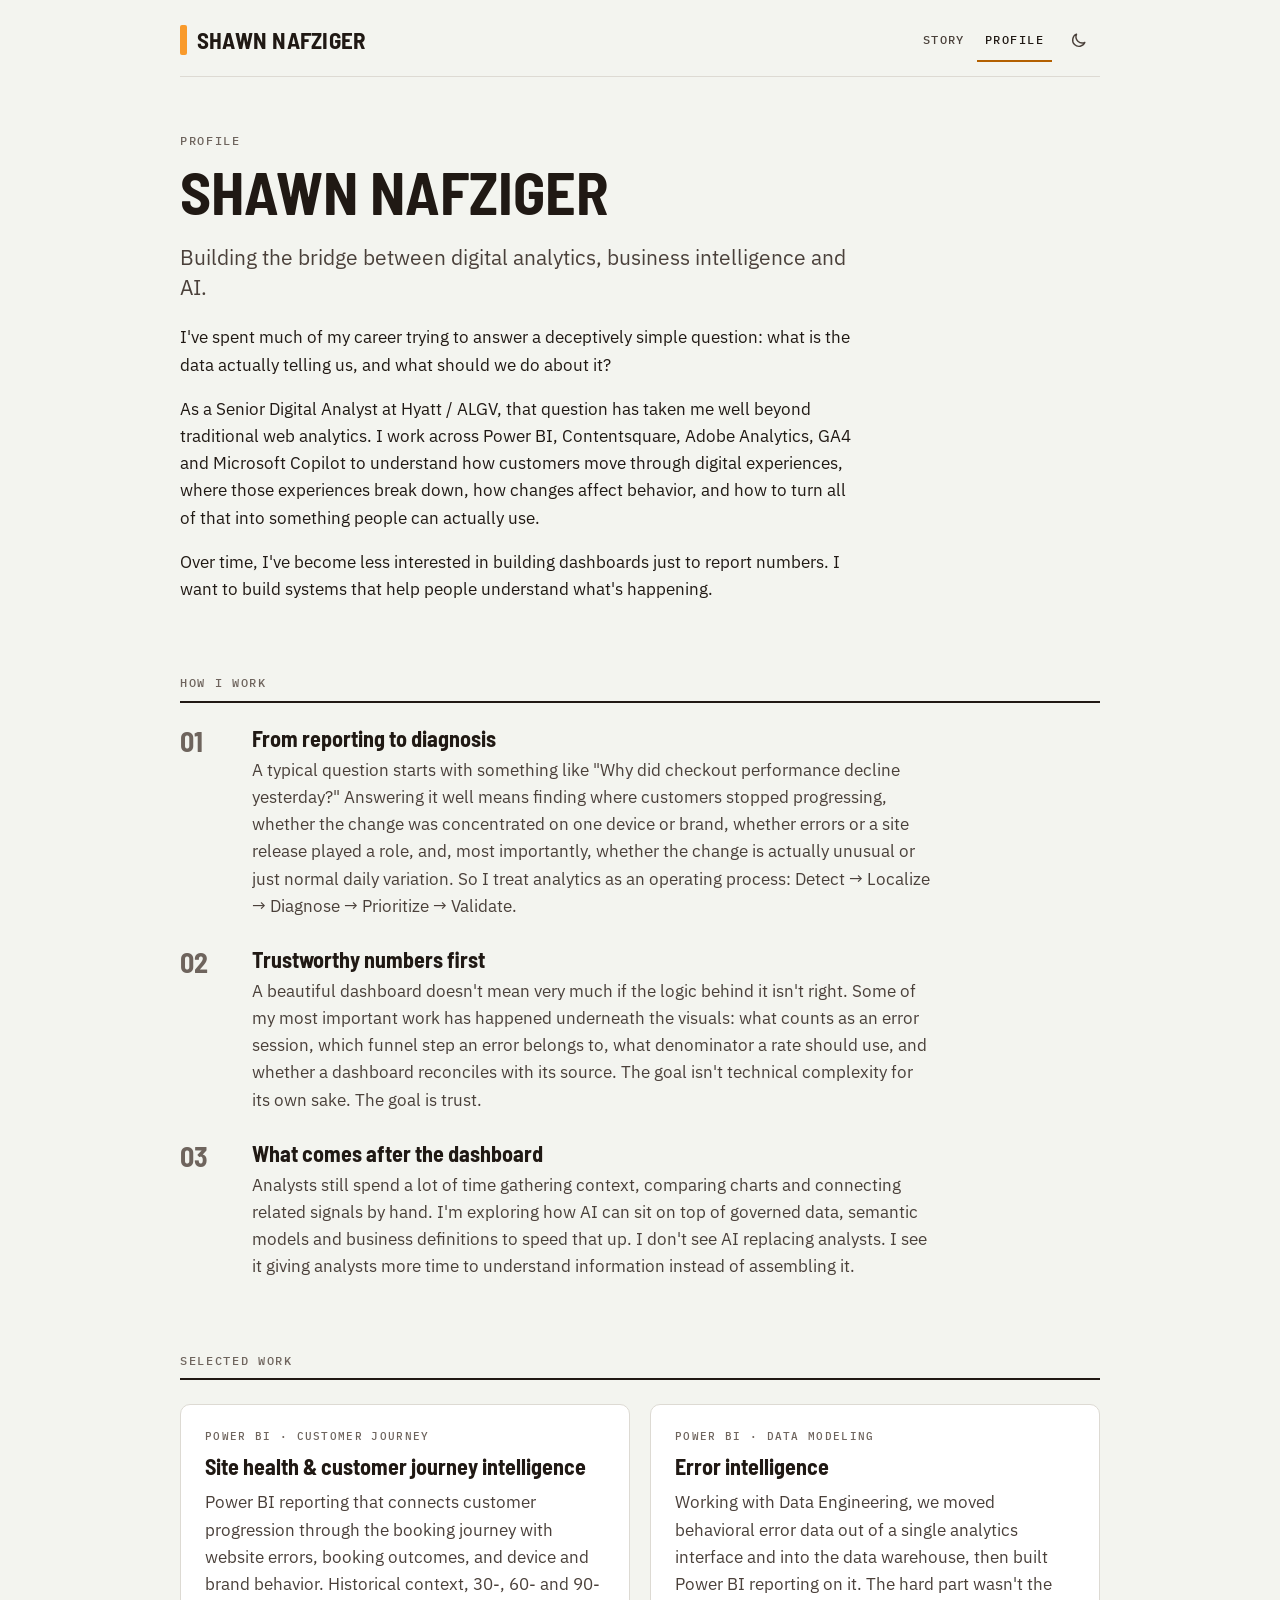
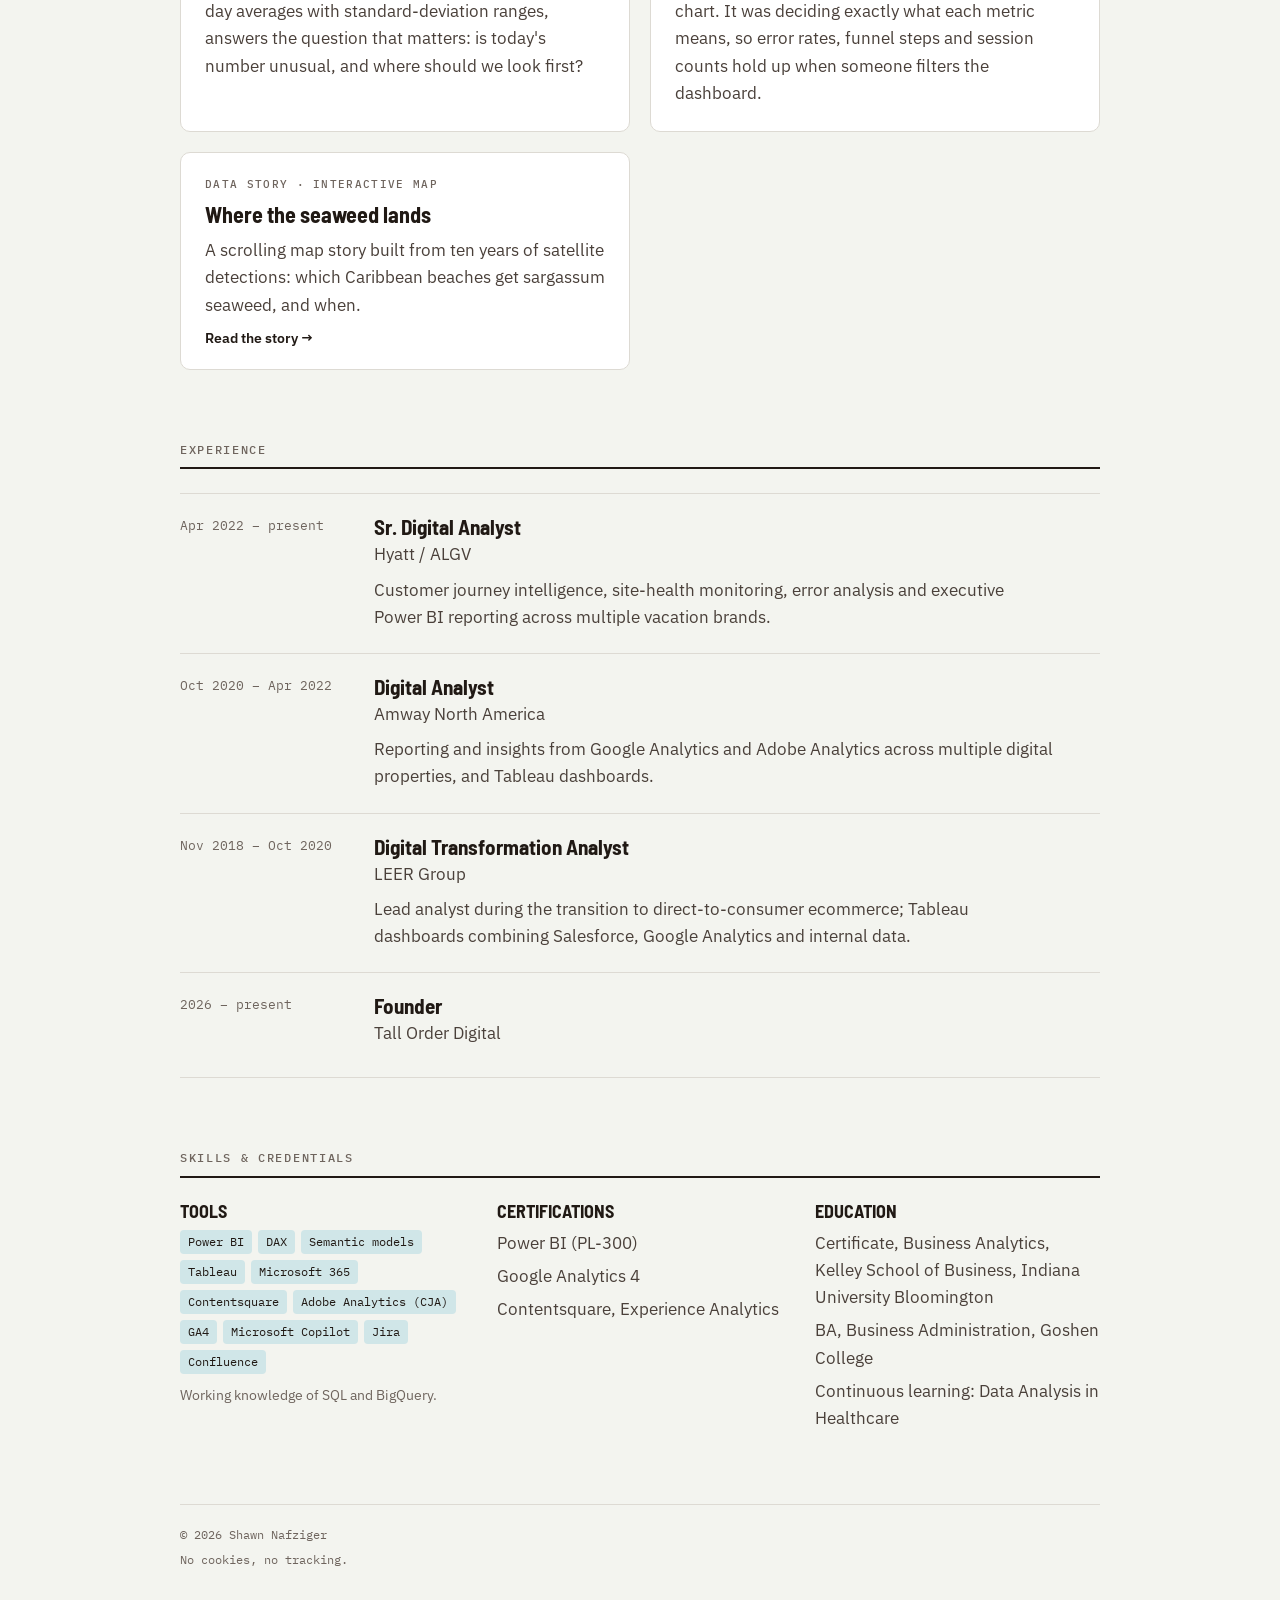
==== profile/index.html @ 383013d1 "Profile page; Profile in the menu; story copy updated (resort-area labels) Co-Authored-By: Claude Op" ====
<!doctype html>
<html lang="en">
<head>
<meta charset="utf-8">
<script>try{var t=localStorage.getItem("sn-theme");if(t==="light"||t==="dark")document.documentElement.dataset.theme=t}catch(e){}</script>
<meta name="viewport" content="width=device-width, initial-scale=1, viewport-fit=cover">
<link rel="preconnect" href="https://fonts.googleapis.com">
<link rel="preconnect" href="https://fonts.gstatic.com" crossorigin>
<link rel="stylesheet" href="https://fonts.googleapis.com/css2?family=Barlow+Semi+Condensed:wght@600;700&family=IBM+Plex+Sans:wght@400;600&family=IBM+Plex+Mono:wght@400;500&display=swap">
<title>Profile · Shawn Nafziger</title>
<meta name="description" content="Shawn Nafziger: digital analytics and business intelligence. Customer journey intelligence, site-health monitoring, trustworthy metrics and AI-assisted analytics.">
<link rel="canonical" href="https://shawnnafziger.com/profile/">
<meta property="og:type" content="website">
<meta property="og:title" content="Profile · Shawn Nafziger">
<meta property="og:description" content="Shawn Nafziger: digital analytics and business intelligence. Customer journey intelligence, site-health monitoring, trustworthy metrics and AI-assisted analytics.">
<meta property="og:url" content="https://shawnnafziger.com/profile/">
<link rel="icon" href="../favicon.svg" type="image/svg+xml">
<link rel="stylesheet" href="../assets/site.css">
<script src="../assets/theme.js" defer></script>
</head>
<body>
<header class="site-bar wrap">
  <a class="brand" href="../" aria-label="Shawn Nafziger, home"><span class="brand-name">Shawn Nafziger</span></a>
  <nav class="site-nav" aria-label="Site"><a href="../stories/seaweed-beaches-sargassum/">Story</a><a href="../profile/" aria-current="page">Profile</a><button type="button" class="theme-toggle" aria-label="Switch theme"><svg class="i-moon" viewBox="0 0 24 24" fill="none" stroke="currentColor" stroke-width="1.8" stroke-linecap="round" stroke-linejoin="round" aria-hidden="true"><path d="M20 14.5A8 8 0 0 1 9.5 4a8 8 0 1 0 10.5 10.5z"/></svg><svg class="i-sun" viewBox="0 0 24 24" fill="none" stroke="currentColor" stroke-width="1.8" stroke-linecap="round" aria-hidden="true"><circle cx="12" cy="12" r="4"/><path d="M12 2.5v2M12 19.5v2M2.5 12h2M19.5 12h2M5.3 5.3l1.4 1.4M17.3 17.3l1.4 1.4M5.3 18.7l1.4-1.4M17.3 6.7l1.4-1.4"/></svg></button></nav>
</header>
<main class="wrap">
<section>
  <p class="kicker">Profile</p>
  <h1>Shawn Nafziger</h1>
  <p class="lede">Building the bridge between digital analytics, business intelligence and AI.</p>
  <div class="prose" style="margin-top:22px">
    <p>I've spent much of my career trying to answer a deceptively simple question: what is the data actually telling us, and what should we do about it?</p>
    <p>As a Senior Digital Analyst at Hyatt / ALGV, that question has taken me well beyond traditional web analytics. I work across Power BI, Contentsquare, Adobe Analytics, GA4 and Microsoft Copilot to understand how customers move through digital experiences, where those experiences break down, how changes affect behavior, and how to turn all of that into something people can actually use.</p>
    <p>Over time, I've become less interested in building dashboards just to report numbers. I want to build systems that help people understand what's happening.</p>
  </div>
</section>

<section>
  <div class="section-head"><p class="kicker">How I work</p></div>
  <div class="steps">
    <div class="step"><span class="n">01</span><div><h3>From reporting to diagnosis</h3><p>A typical question starts with something like "Why did checkout performance decline yesterday?" Answering it well means finding where customers stopped progressing, whether the change was concentrated on one device or brand, whether errors or a site release played a role, and, most importantly, whether the change is actually unusual or just normal daily variation. So I treat analytics as an operating process: Detect → Localize → Diagnose → Prioritize → Validate.</p></div></div>
    <div class="step"><span class="n">02</span><div><h3>Trustworthy numbers first</h3><p>A beautiful dashboard doesn't mean very much if the logic behind it isn't right. Some of my most important work has happened underneath the visuals: what counts as an error session, which funnel step an error belongs to, what denominator a rate should use, and whether a dashboard reconciles with its source. The goal isn't technical complexity for its own sake. The goal is trust.</p></div></div>
    <div class="step"><span class="n">03</span><div><h3>What comes after the dashboard</h3><p>Analysts still spend a lot of time gathering context, comparing charts and connecting related signals by hand. I'm exploring how AI can sit on top of governed data, semantic models and business definitions to speed that up. I don't see AI replacing analysts. I see it giving analysts more time to understand information instead of assembling it.</p></div></div>
  </div>
</section>

<section>
  <div class="section-head"><p class="kicker">Selected work</p></div>
  <div class="cards">
    <div class="card"><span class="tag">Power BI · customer journey</span><h3>Site health &amp; customer journey intelligence</h3><p>Power BI reporting that connects customer progression through the booking journey with website errors, booking outcomes, and device and brand behavior. Historical context, 30-, 60- and 90-day averages with standard-deviation ranges, answers the question that matters: is today's number unusual, and where should we look first?</p></div>
    <div class="card"><span class="tag">Power BI · data modeling</span><h3>Error intelligence</h3><p>Working with Data Engineering, we moved behavioral error data out of a single analytics interface and into the data warehouse, then built Power BI reporting on it. The hard part wasn't the chart. It was deciding exactly what each metric means, so error rates, funnel steps and session counts hold up when someone filters the dashboard.</p></div>
    <a class="card" href="../stories/seaweed-beaches-sargassum/"><span class="tag">Data story · interactive map</span><h3>Where the seaweed lands</h3><p>A scrolling map story built from ten years of satellite detections: which Caribbean beaches get sargassum seaweed, and when.</p><span class="more">Read the story →</span></a>
  </div>
</section>

<section>
  <div class="section-head"><p class="kicker">Experience</p></div>
  <div class="timeline">
    <div class="role"><span class="when">Apr 2022 – present</span><div><h3>Sr. Digital Analyst</h3><p class="org">Hyatt / ALGV</p><p>Customer journey intelligence, site-health monitoring, error analysis and executive Power BI reporting across multiple vacation brands.</p></div></div>
    <div class="role"><span class="when">Oct 2020 – Apr 2022</span><div><h3>Digital Analyst</h3><p class="org">Amway North America</p><p>Reporting and insights from Google Analytics and Adobe Analytics across multiple digital properties, and Tableau dashboards.</p></div></div>
    <div class="role"><span class="when">Nov 2018 – Oct 2020</span><div><h3>Digital Transformation Analyst</h3><p class="org">LEER Group</p><p>Lead analyst during the transition to direct-to-consumer ecommerce; Tableau dashboards combining Salesforce, Google Analytics and internal data.</p></div></div>
    <div class="role"><span class="when">2026 – present</span><div><h3>Founder</h3><p class="org">Tall Order Digital</p></div></div>
  </div>
</section>

<section>
  <div class="section-head"><p class="kicker">Skills &amp; credentials</p></div>
  <div class="skills">
    <div><h3>Tools</h3><ul class="tools"><li>Power BI</li><li>DAX</li><li>Semantic models</li><li>Tableau</li><li>Microsoft 365</li><li>Contentsquare</li><li>Adobe Analytics (CJA)</li><li>GA4</li><li>Microsoft Copilot</li><li>Jira</li><li>Confluence</li></ul><p class="small">Working knowledge of SQL and BigQuery.</p></div>
    <div><h3>Certifications</h3><ul class="plain"><li>Power BI (PL-300)</li><li>Google Analytics 4</li><li>Contentsquare, Experience Analytics</li></ul></div>
    <div><h3>Education</h3><ul class="plain"><li>Certificate, Business Analytics, Kelley School of Business, Indiana University Bloomington</li><li>BA, Business Administration, Goshen College</li><li>Continuous learning: Data Analysis in Healthcare</li></ul></div>
  </div>
</section>
</main>
<footer class="site-foot wrap">
  
  <p>© 2026 Shawn Nafziger</p>
  <p>No cookies, no tracking.</p>
</footer>
</body>
</html>
---- assets/site.css ----
/* shawnnafziger.com: shared styles.
   Tokens follow the Tall Order Digital playbook (master: tallorderdigital-site/docs/design-system-and-dataviz-playbook.md).
   Related, not identical: same palette and type, a personal wordmark instead of the bar logo. */
:root {
  --bg: #f3f4ef;          /* Paper */
  --surface: #ffffff;
  --band: #dddad3;        /* Stone, alternate paper for bands */
  --ink: #201914;         /* Ink */
  --ink-2: #4a403a;       /* Bark */
  --ink-3: #6e645d;       /* small labels, 4.5:1+ */
  --rule: #dddad3;
  --navy: #0a3746;        /* comparison: Teal */
  --amber: #b36000;       /* signal: Burnt (Orange is too light on Paper for text) */
  --accent: #f99a2b;      /* brand accent: Orange, marks only */
  --funnel: rgba(127, 196, 214, .3);
  --font-display: "Barlow Semi Condensed", "Arial Narrow", "Roboto Condensed", sans-serif;
  --font-body: "IBM Plex Sans", "Segoe UI", system-ui, sans-serif;
  --font-data: "IBM Plex Mono", ui-monospace, "Cascadia Mono", Consolas, monospace;
}
@media (prefers-color-scheme: dark) {
  :root:not([data-theme="light"]) {
    --bg: #03222c; --surface: #0a3746; --band: #0a3746; --ink: #f3f4ef; --ink-2: #dddad3; --ink-3: #9fb1b8; --rule: #1e3a44;
    --navy: #7fc4d6; --amber: #f99a2b; --funnel: rgba(127, 196, 214, .25); color-scheme: dark;
  }
}
:root[data-theme="dark"] {
  --bg: #03222c; --surface: #0a3746; --band: #0a3746; --ink: #f3f4ef; --ink-2: #dddad3; --ink-3: #9fb1b8; --rule: #1e3a44;
  --navy: #7fc4d6; --amber: #f99a2b; --funnel: rgba(127, 196, 214, .25); color-scheme: dark;
}

* { box-sizing: border-box; }
html { -webkit-text-size-adjust: 100%; }
body { margin: 0; background: var(--bg); color: var(--ink); font: 400 17px/1.6 var(--font-body);
  padding-left: max(16px, env(safe-area-inset-left, 0px)); padding-right: max(16px, env(safe-area-inset-right, 0px)); }
a { color: inherit; text-underline-offset: 3px; }
a:hover { color: var(--amber); }
:focus-visible { outline: 2px solid var(--amber); outline-offset: 3px; border-radius: 2px; }
p { margin: 0; }
img { max-width: 100%; height: auto; }
.wrap { max-width: 920px; margin: 0 auto; }
.prose { max-width: 40em; }  /* about 65 characters per line */
.prose > * + * { margin-top: 1em; }

/* Header: personal wordmark. The short orange bar nods to the Tall Order mark without copying it. */
.site-bar { display: flex; justify-content: space-between; align-items: center; gap: 12px 20px; flex-wrap: wrap; padding: 18px 0 14px; border-bottom: 1px solid var(--rule); }
.brand { display: inline-flex; align-items: center; gap: 10px; text-decoration: none; color: var(--ink); min-height: 44px; }
.brand::before { content: ""; width: 7px; height: 30px; border-radius: 2px; background: var(--accent); flex: none; }
.brand-name { font: 700 23px/1 var(--font-display); text-transform: uppercase; letter-spacing: .01em; white-space: nowrap; }
.brand:hover { color: var(--ink); }
.site-nav { display: flex; align-items: center; gap: 4px; font: 500 12px/1 var(--font-data); letter-spacing: .12em; text-transform: uppercase; color: var(--ink-2); }
.site-nav a { display: inline-flex; align-items: center; min-height: 44px; padding: 0 8px; text-decoration: none; }
.site-nav a[aria-current="page"] { color: var(--ink); box-shadow: inset 0 -2px 0 var(--amber); }
.theme-toggle { width: 44px; height: 44px; display: inline-grid; place-items: center; border: 0; background: transparent; color: var(--ink-2); cursor: pointer; border-radius: 6px; }
.theme-toggle:hover { color: var(--ink); }
.theme-toggle svg { width: 19px; height: 19px; grid-area: 1 / 1; }
.theme-toggle .i-sun, .theme-toggle[data-showing="dark"] .i-moon { display: none; }
.theme-toggle[data-showing="dark"] .i-sun { display: block; }

main { padding-block: 56px 72px; display: grid; gap: 72px; }
.kicker { font: 500 12px/1.3 var(--font-data); letter-spacing: .14em; text-transform: uppercase; color: var(--ink-3); margin: 0 0 14px; }
h1, h2, h3 { font-family: var(--font-display); font-weight: 700; line-height: 1; margin: 0; text-wrap: balance; }
h1, h2 { text-transform: uppercase; }
h1 { font-size: clamp(36px, 6.5vw, 60px); line-height: .95; }
h2 { font-size: clamp(24px, 4.2vw, 34px); }
h3 { font-size: 22px; }
.lede { font-size: 21px; line-height: 1.45; color: var(--ink-2); margin-top: 22px; max-width: 32em; }
.section-head { border-bottom: 2px solid var(--ink); padding-bottom: 10px; margin-bottom: 24px; display: flex; justify-content: space-between; align-items: baseline; gap: 8px 16px; flex-wrap: wrap; }
.section-head .kicker { margin: 0; }
.section-head a { font: 500 12px/1 var(--font-data); letter-spacing: .12em; text-transform: uppercase; color: var(--ink-2); }

.button-row { display: flex; flex-wrap: wrap; gap: 10px; margin-top: 28px; }
.button { display: inline-flex; align-items: center; min-height: 44px; padding: 0 18px; border-radius: 6px; text-decoration: none;
  font: 600 15px/1 var(--font-body); border: 1.5px solid var(--ink); }
.button.primary { background: var(--ink); color: var(--bg); }
.button.primary:hover { background: var(--amber); border-color: var(--amber); color: var(--bg); }

/* Cards */
.cards { display: grid; grid-template-columns: repeat(auto-fit, minmax(min(100%, 380px), 1fr)); gap: 20px; }
.card { background: var(--surface); border: 1px solid var(--rule); border-radius: 10px; padding: 24px; display: grid; gap: 12px; align-content: start; text-decoration: none; color: var(--ink); }
a.card:hover { color: var(--ink); border-color: var(--ink-3); }
a.card:hover h3 { color: var(--amber); }
.card .tag { font: 500 11px/1.3 var(--font-data); letter-spacing: .12em; text-transform: uppercase; color: var(--ink-3); }
.card p { color: var(--ink-2); }
.card .more { font: 600 14px/1 var(--font-body); color: var(--ink); }
.card.feature { padding: clamp(24px, 4vw, 40px); gap: 16px; border-left: 6px solid var(--accent); }
.card.feature h3 { font-size: clamp(30px, 5vw, 44px); text-transform: uppercase; line-height: .95; }
.card.feature p { font-size: 18px; max-width: 36em; }
.tools { display: flex; flex-wrap: wrap; gap: 6px; margin: 0; padding: 0; list-style: none; }
.tools li { font: 400 12px/1 var(--font-data); padding: 6px 8px; border-radius: 4px; background: var(--funnel); color: var(--ink); }

/* "How I work" steps */
.steps { display: grid; gap: 28px; }
.step { display: grid; grid-template-columns: 56px 1fr; gap: 0 16px; }
.step .n { font: 700 28px/1 var(--font-display); color: var(--ink-3); }
.step h3 { margin-bottom: 8px; }
.step p { color: var(--ink-2); max-width: 40em; }
@media (max-width: 520px) { .step { grid-template-columns: 1fr; } .step .n { margin-bottom: 6px; } }

/* Draft placeholders: deliberately loud so they can't ship unnoticed. Remove the class once filled in. */
.todo { background: #fffcbf; color: #201914; outline: 1px dashed #b36000; padding: 0 4px; border-radius: 3px; }

.band { background: var(--band); border-radius: 10px; padding: 28px; }
.band p { color: var(--ink-2); }

.site-foot { border-top: 1px solid var(--rule); padding: 20px 0 40px; display: grid; gap: 6px; font: 400 12px/1.6 var(--font-data); color: var(--ink-3); }
.site-foot a { color: var(--ink-2); }

@media (max-width: 560px) {
  main { padding-block: 36px 56px; gap: 56px; }
  .lede { font-size: 19px; }
  .site-nav { margin-left: -8px; }
}
@media (prefers-reduced-motion: reduce) { * { transition: none !important; animation: none !important; } }

/* Profile page: experience timeline and skills */
.timeline { display: grid; border-top: 1px solid var(--rule); }
.role { display: grid; grid-template-columns: 170px 1fr; gap: 6px 24px; padding: 22px 0; border-bottom: 1px solid var(--rule); }
.role .when { font: 400 13px/1.6 var(--font-data); color: var(--ink-3); }
.role h3 { font-size: 21px; }
.role .org { color: var(--ink-2); margin: 4px 0 8px; }
.role p:not(.org) { color: var(--ink-2); max-width: 40em; }
@media (max-width: 600px) { .role { grid-template-columns: 1fr; } }
.skills { display: grid; grid-template-columns: repeat(auto-fit, minmax(min(100%, 260px), 1fr)); gap: 24px 32px; }
.skills h3 { font-size: 18px; text-transform: uppercase; margin-bottom: 10px; }
.plain { margin: 0; padding: 0; list-style: none; color: var(--ink-2); }
.plain li + li { margin-top: 6px; }
.small { font-size: 14px; color: var(--ink-3); margin-top: 10px; }
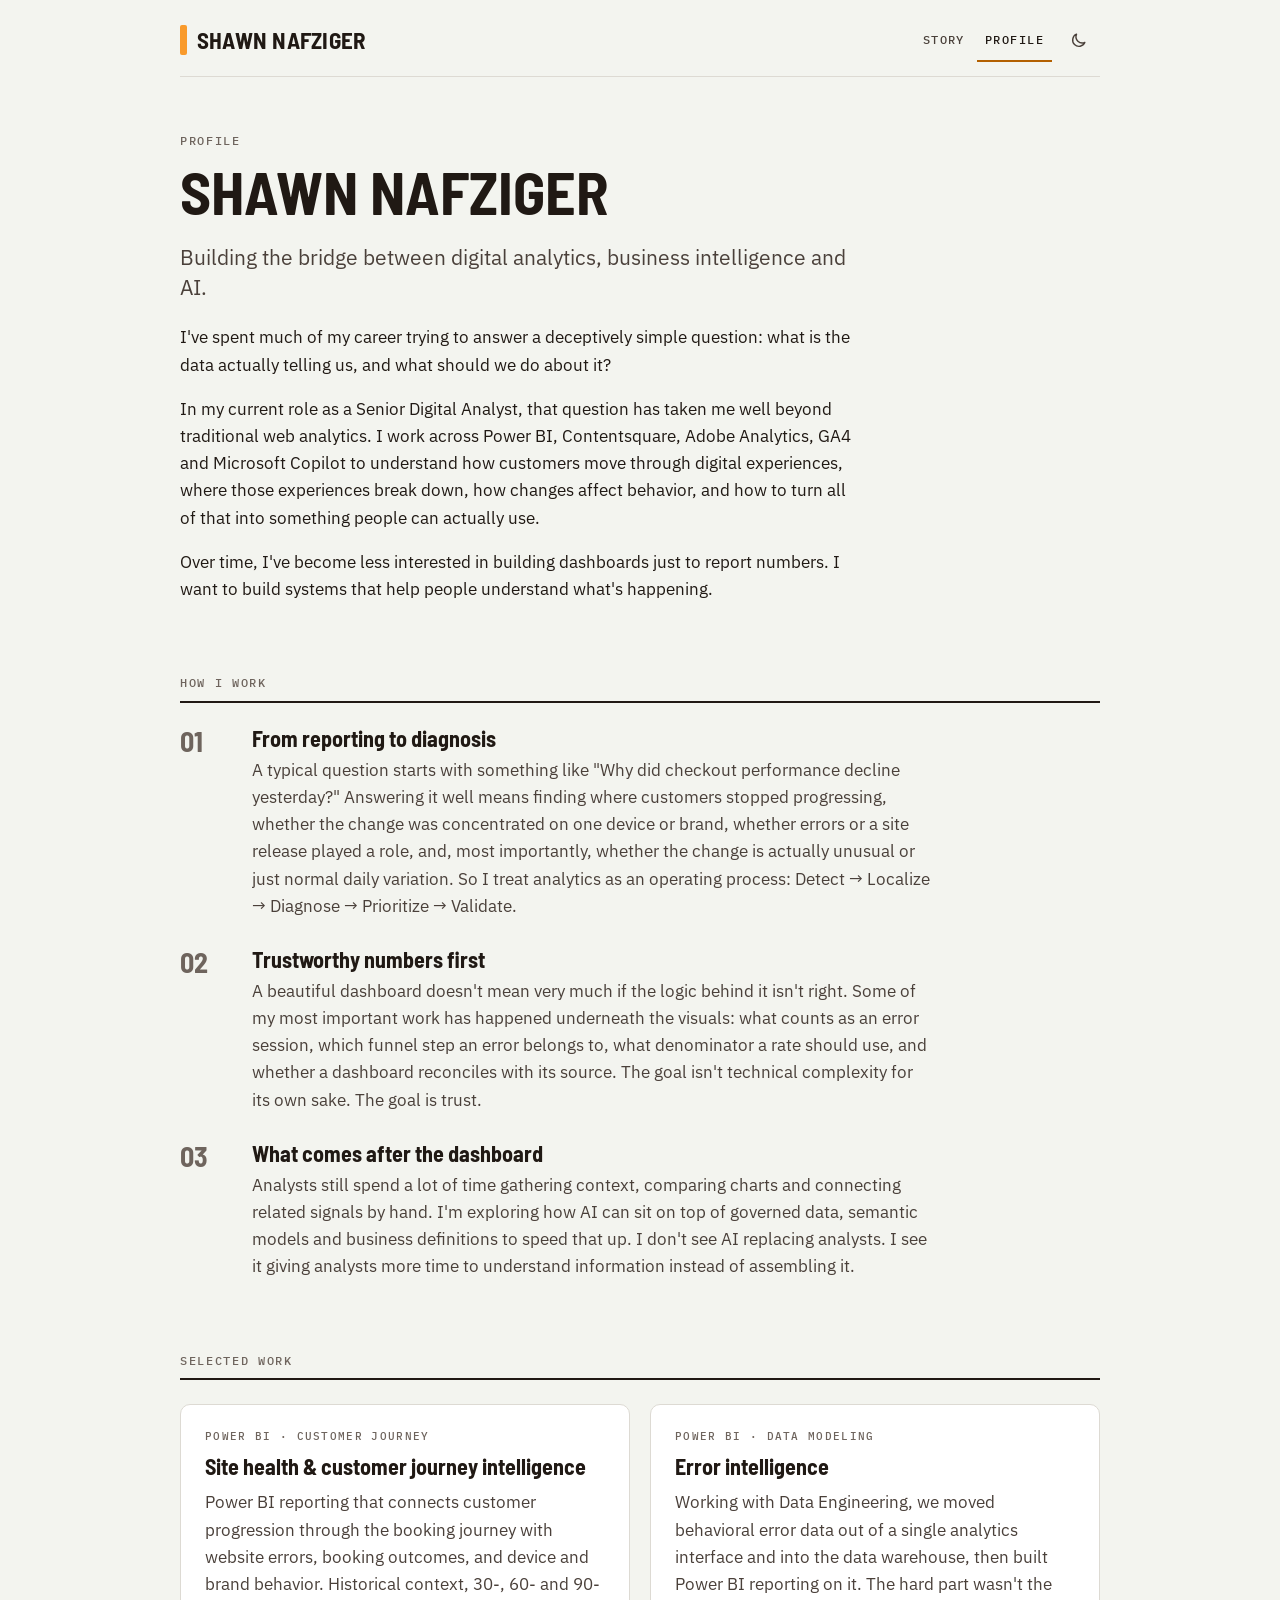
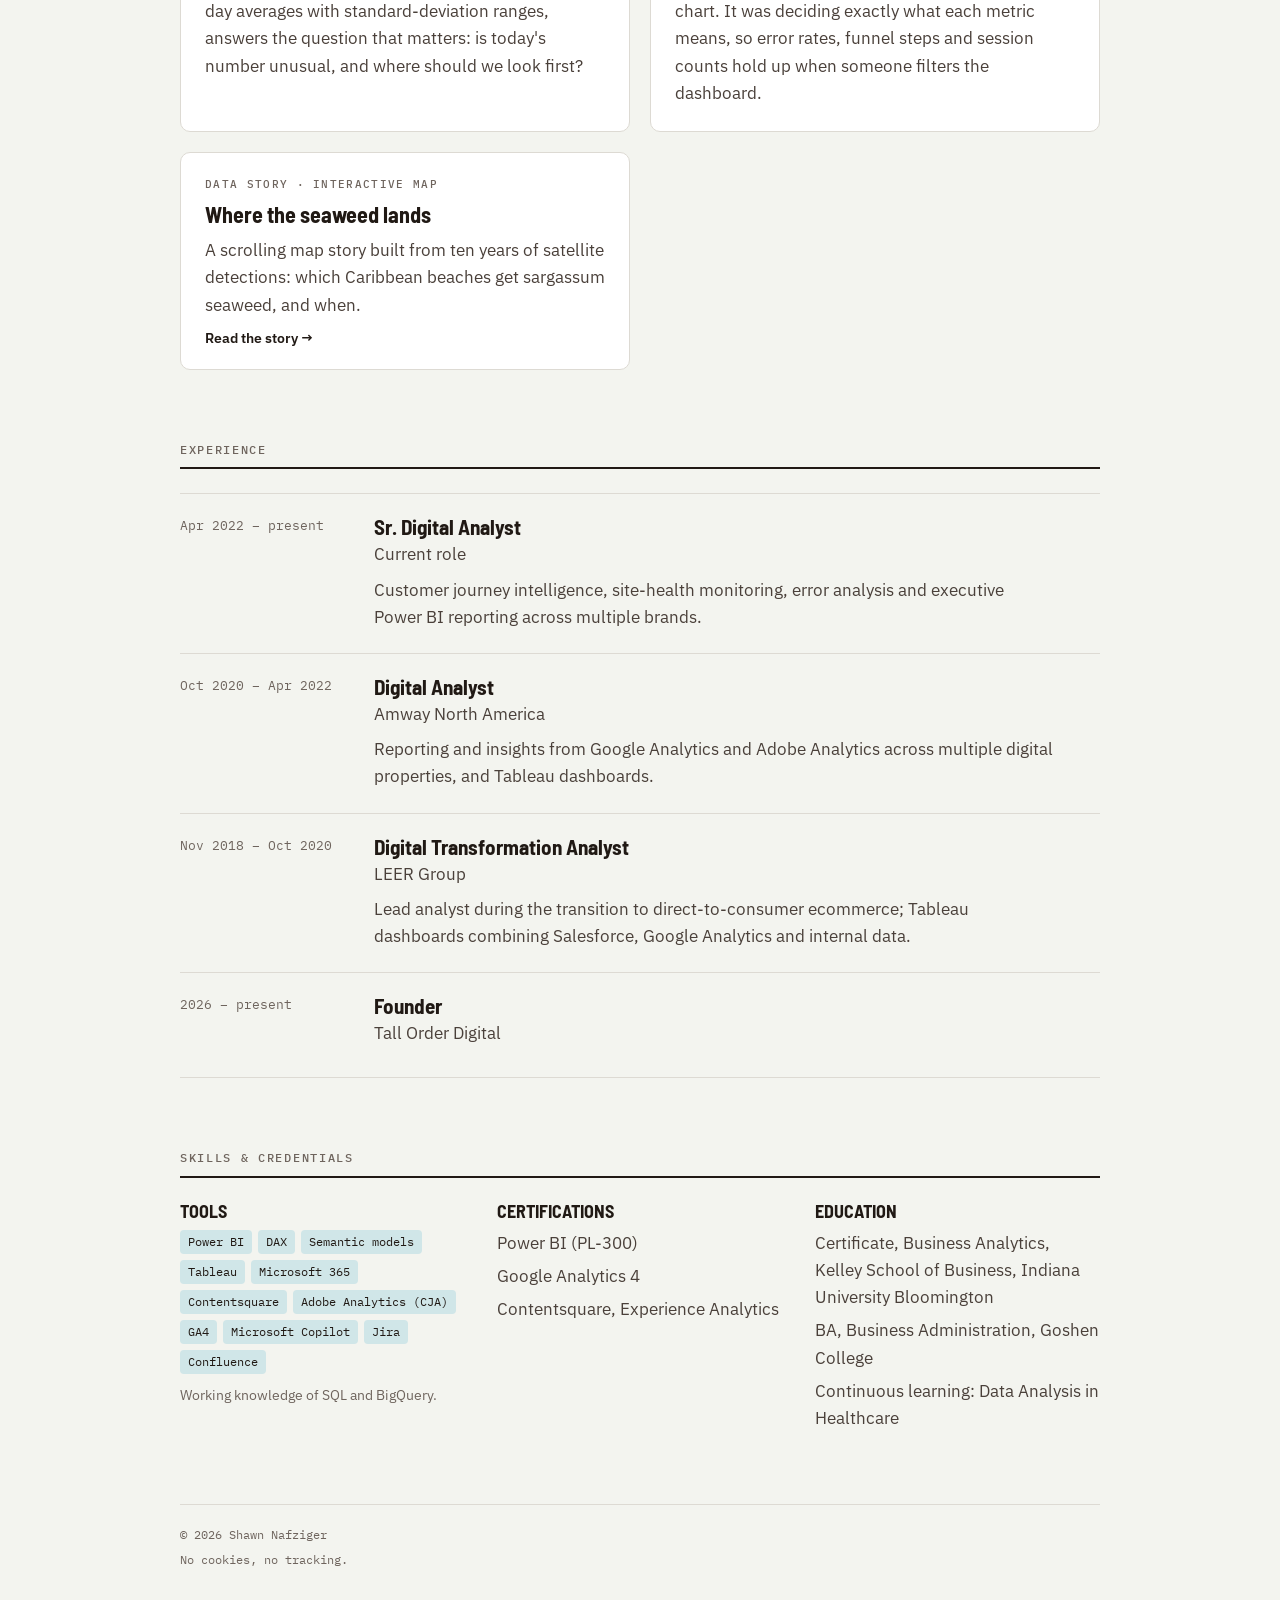
==== commit 5c92c0cd: "Profile: no current-employer name Co-Authored-By: Claude Opus 5.5 <noreply@anthropic.com> Claude-Ses" ====
--- a/profile/index.html
+++ b/profile/index.html
@@ -30,7 +30,7 @@
   <p class="lede">Building the bridge between digital analytics, business intelligence and AI.</p>
   <div class="prose" style="margin-top:22px">
     <p>I've spent much of my career trying to answer a deceptively simple question: what is the data actually telling us, and what should we do about it?</p>
-    <p>As a Senior Digital Analyst at Hyatt / ALGV, that question has taken me well beyond traditional web analytics. I work across Power BI, Contentsquare, Adobe Analytics, GA4 and Microsoft Copilot to understand how customers move through digital experiences, where those experiences break down, how changes affect behavior, and how to turn all of that into something people can actually use.</p>
+    <p>In my current role as a Senior Digital Analyst, that question has taken me well beyond traditional web analytics. I work across Power BI, Contentsquare, Adobe Analytics, GA4 and Microsoft Copilot to understand how customers move through digital experiences, where those experiences break down, how changes affect behavior, and how to turn all of that into something people can actually use.</p>
     <p>Over time, I've become less interested in building dashboards just to report numbers. I want to build systems that help people understand what's happening.</p>
   </div>
 </section>
@@ -56,7 +56,7 @@
 <section>
   <div class="section-head"><p class="kicker">Experience</p></div>
   <div class="timeline">
-    <div class="role"><span class="when">Apr 2022 – present</span><div><h3>Sr. Digital Analyst</h3><p class="org">Hyatt / ALGV</p><p>Customer journey intelligence, site-health monitoring, error analysis and executive Power BI reporting across multiple vacation brands.</p></div></div>
+    <div class="role"><span class="when">Apr 2022 – present</span><div><h3>Sr. Digital Analyst</h3><p class="org">Current role</p><p>Customer journey intelligence, site-health monitoring, error analysis and executive Power BI reporting across multiple brands.</p></div></div>
     <div class="role"><span class="when">Oct 2020 – Apr 2022</span><div><h3>Digital Analyst</h3><p class="org">Amway North America</p><p>Reporting and insights from Google Analytics and Adobe Analytics across multiple digital properties, and Tableau dashboards.</p></div></div>
     <div class="role"><span class="when">Nov 2018 – Oct 2020</span><div><h3>Digital Transformation Analyst</h3><p class="org">LEER Group</p><p>Lead analyst during the transition to direct-to-consumer ecommerce; Tableau dashboards combining Salesforce, Google Analytics and internal data.</p></div></div>
     <div class="role"><span class="when">2026 – present</span><div><h3>Founder</h3><p class="org">Tall Order Digital</p></div></div>
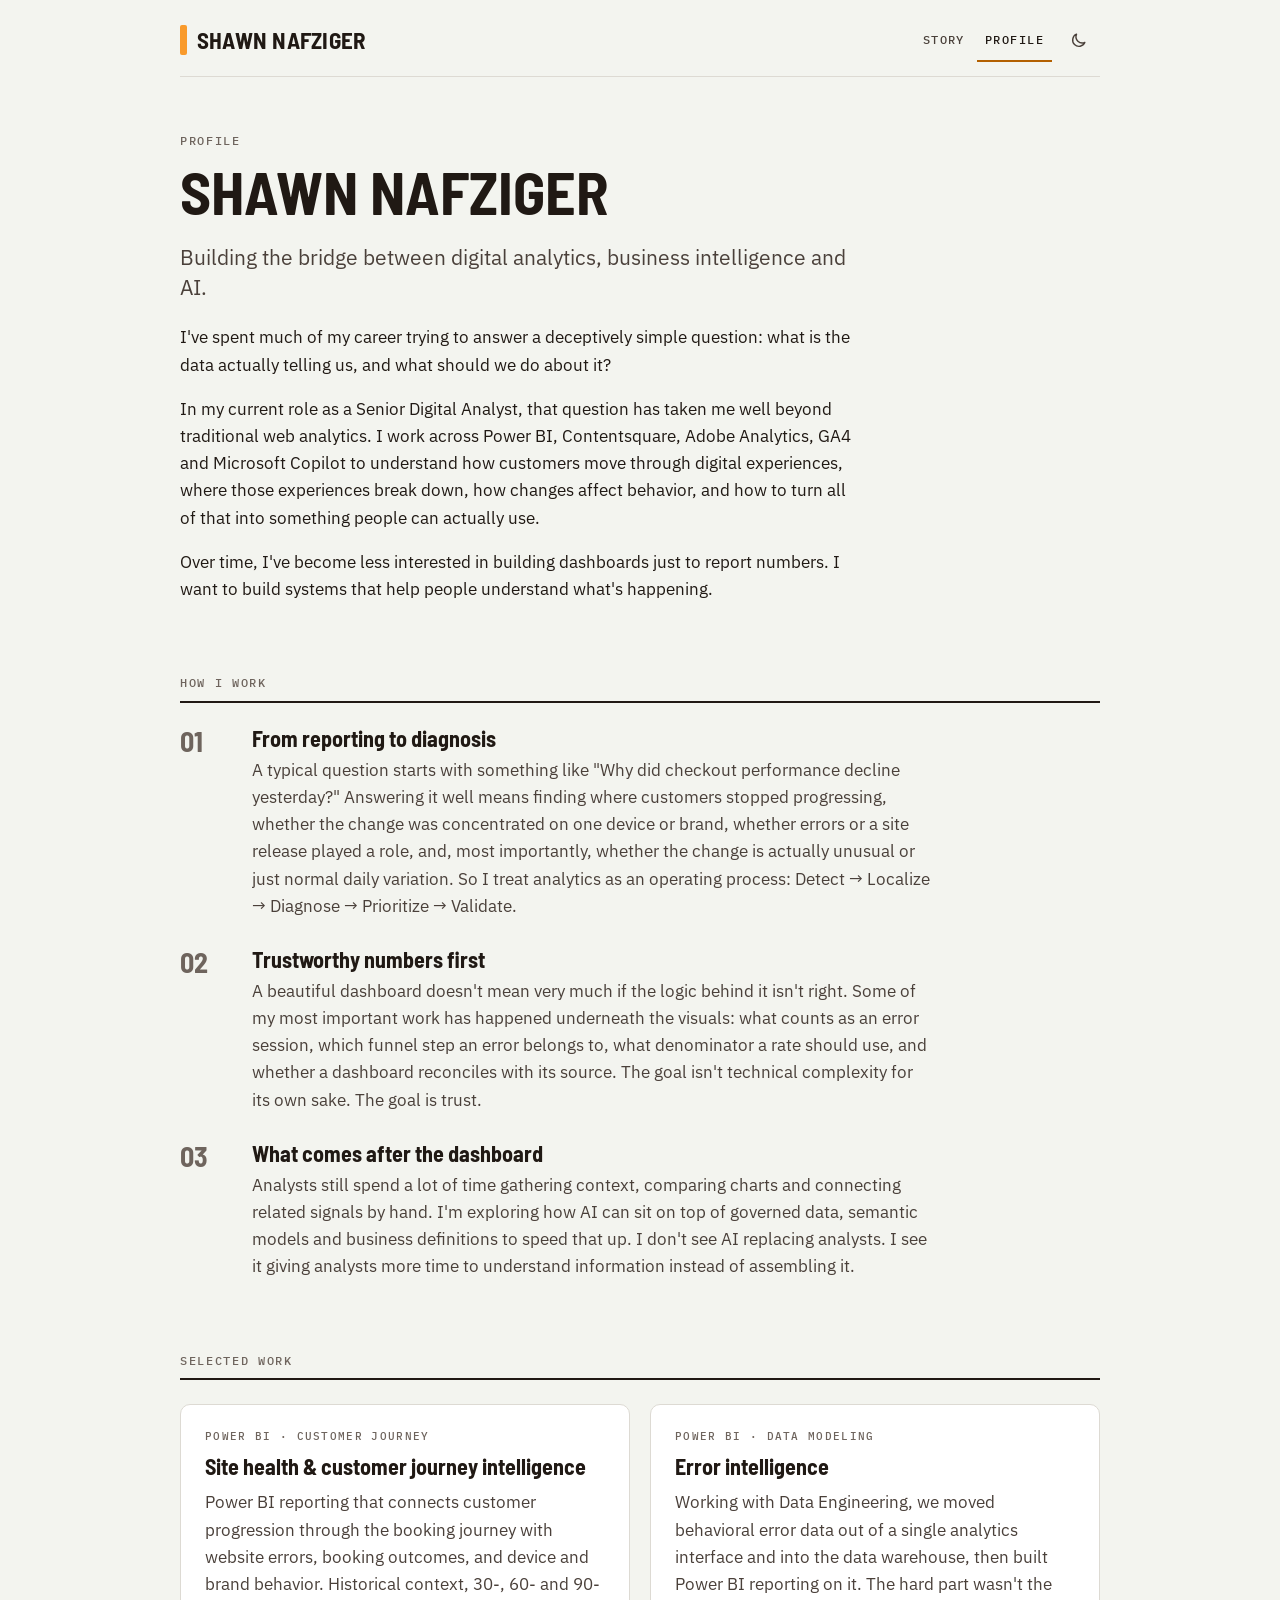
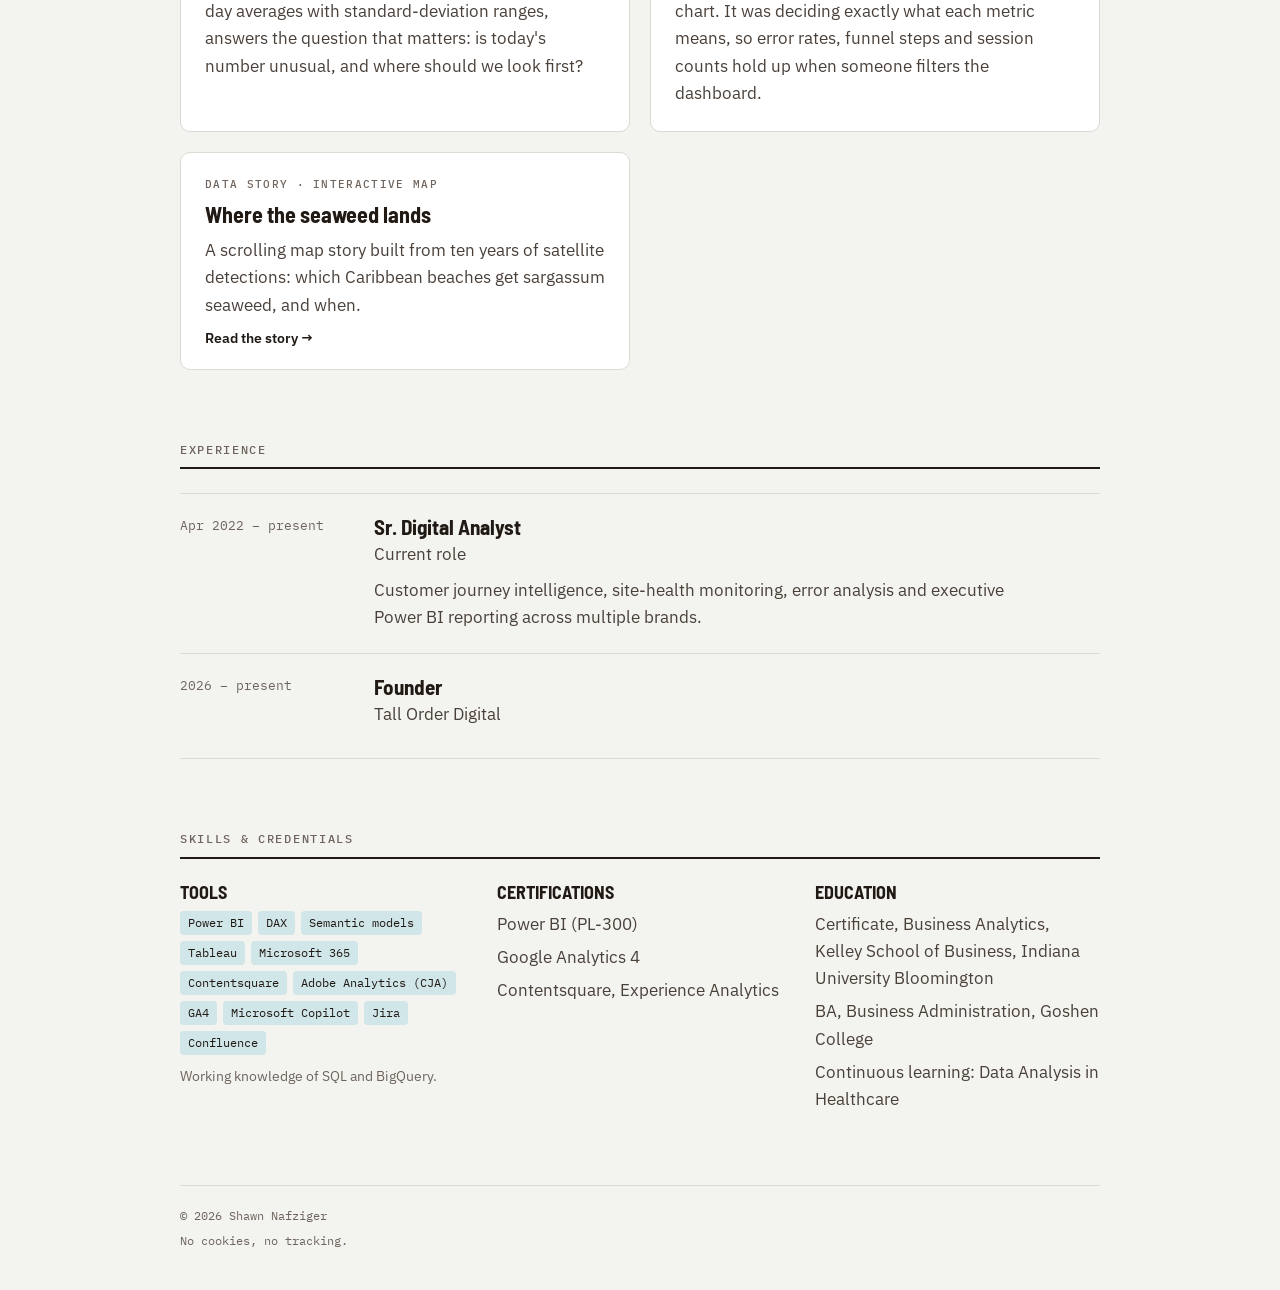
==== commit 2c416b1b: "Profile: remove past employers from Experience Co-Authored-By: Claude Opus 5.5 <noreply@anthropic.co" ====
--- a/profile/index.html
+++ b/profile/index.html
@@ -57,8 +57,6 @@
   <div class="section-head"><p class="kicker">Experience</p></div>
   <div class="timeline">
     <div class="role"><span class="when">Apr 2022 – present</span><div><h3>Sr. Digital Analyst</h3><p class="org">Current role</p><p>Customer journey intelligence, site-health monitoring, error analysis and executive Power BI reporting across multiple brands.</p></div></div>
-    <div class="role"><span class="when">Oct 2020 – Apr 2022</span><div><h3>Digital Analyst</h3><p class="org">Amway North America</p><p>Reporting and insights from Google Analytics and Adobe Analytics across multiple digital properties, and Tableau dashboards.</p></div></div>
-    <div class="role"><span class="when">Nov 2018 – Oct 2020</span><div><h3>Digital Transformation Analyst</h3><p class="org">LEER Group</p><p>Lead analyst during the transition to direct-to-consumer ecommerce; Tableau dashboards combining Salesforce, Google Analytics and internal data.</p></div></div>
     <div class="role"><span class="when">2026 – present</span><div><h3>Founder</h3><p class="org">Tall Order Digital</p></div></div>
   </div>
 </section>
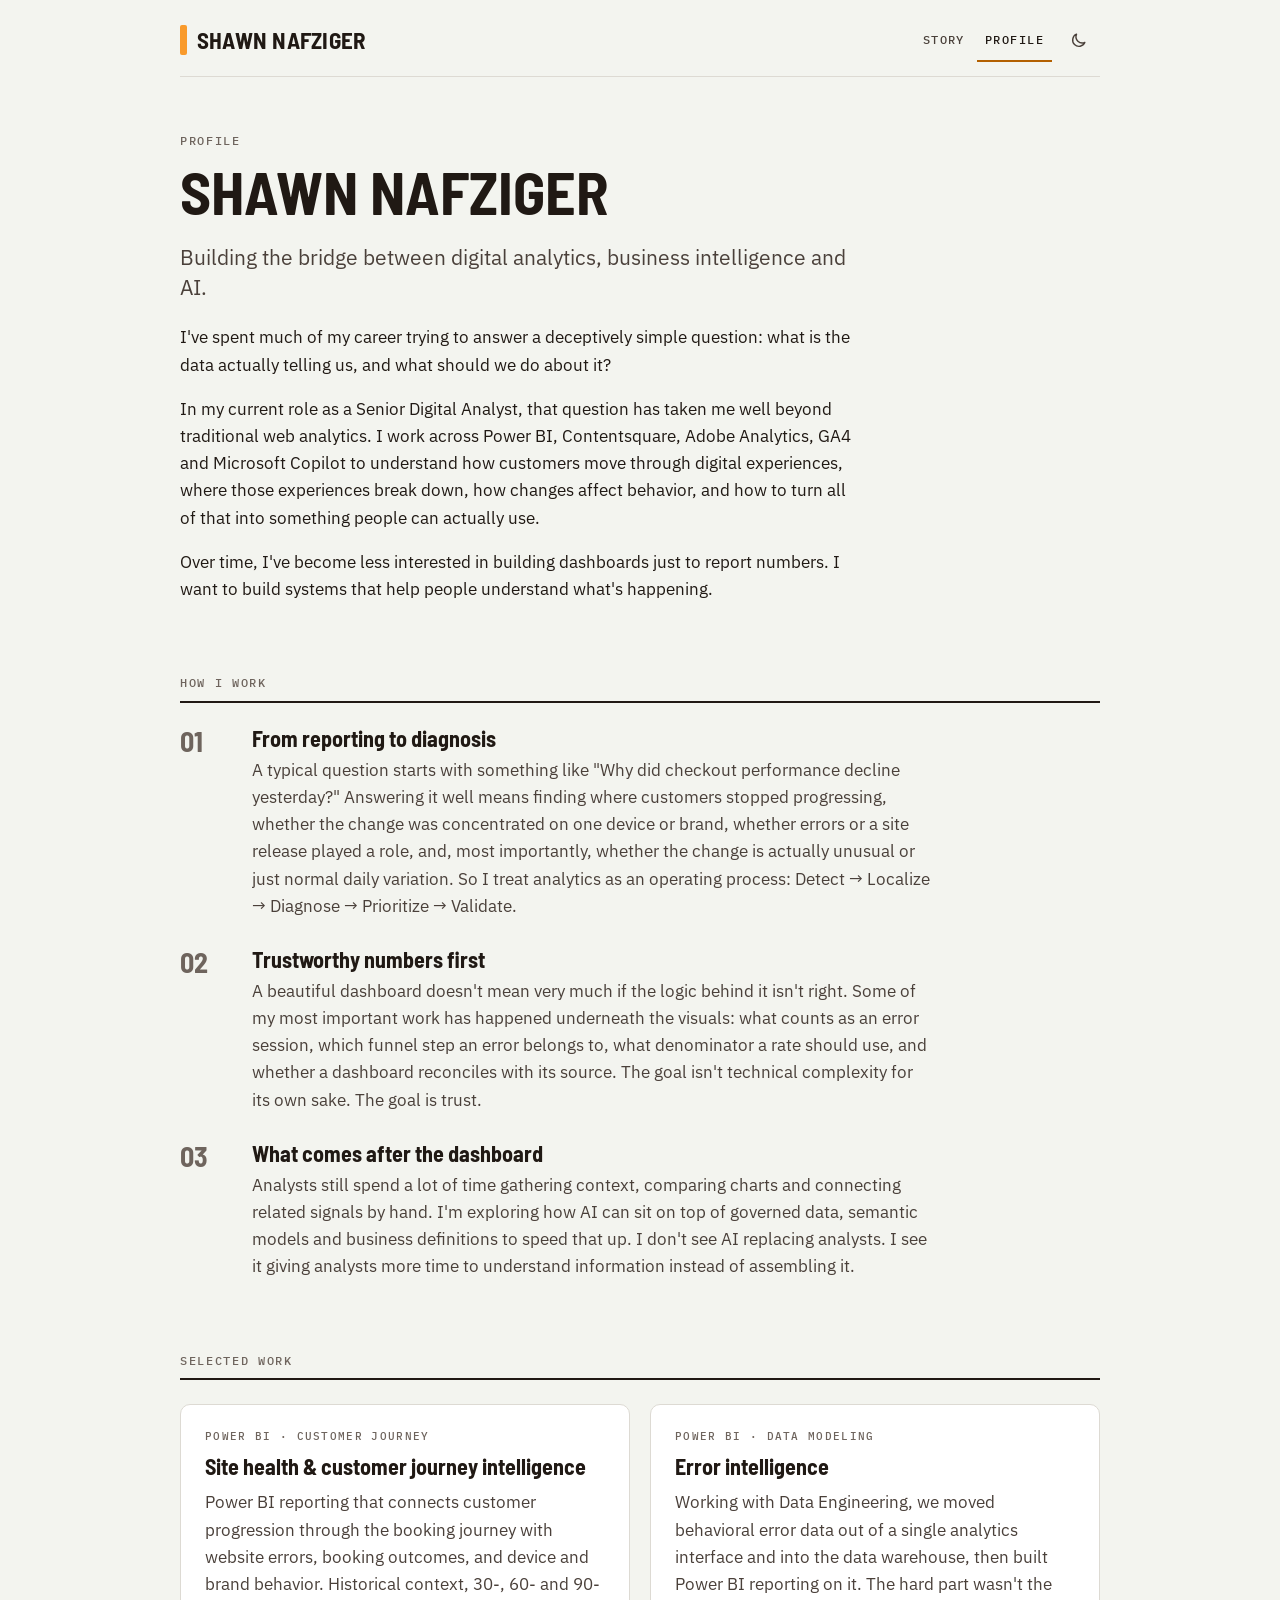
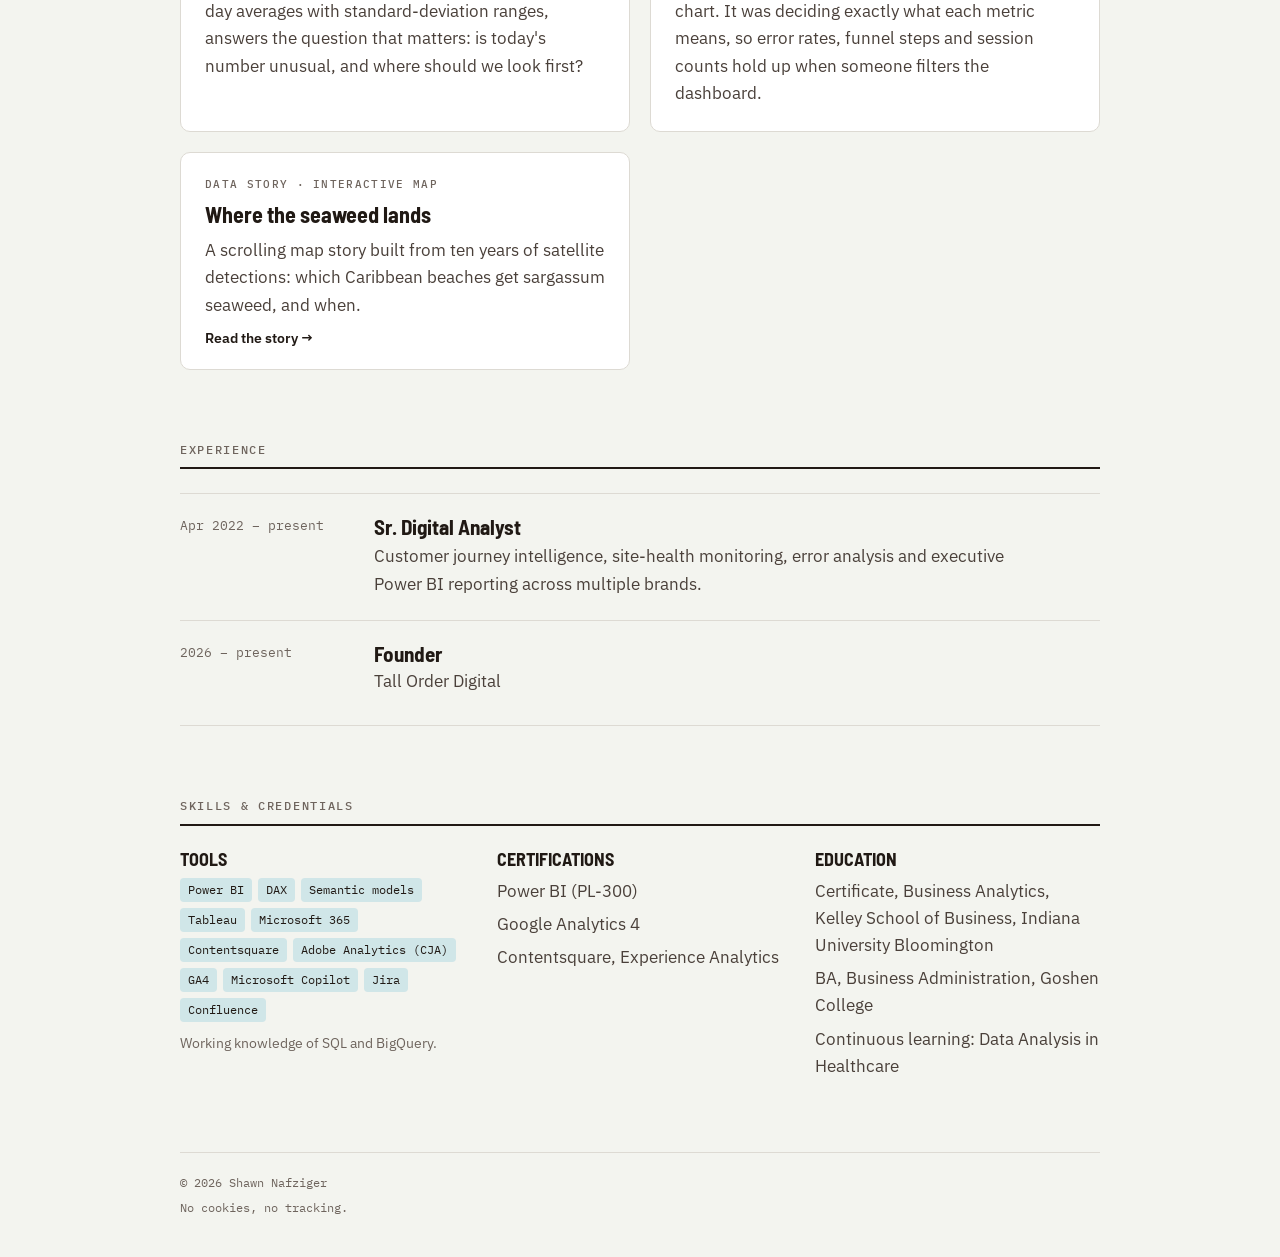
==== commit dbbd5e9b: "Profile: drop the 'Current role' line Co-Authored-By: Claude Opus 5.5 <noreply@anthropic.com> Claude" ====
--- a/profile/index.html
+++ b/profile/index.html
@@ -56,7 +56,7 @@
 <section>
   <div class="section-head"><p class="kicker">Experience</p></div>
   <div class="timeline">
-    <div class="role"><span class="when">Apr 2022 – present</span><div><h3>Sr. Digital Analyst</h3><p class="org">Current role</p><p>Customer journey intelligence, site-health monitoring, error analysis and executive Power BI reporting across multiple brands.</p></div></div>
+    <div class="role"><span class="when">Apr 2022 – present</span><div><h3>Sr. Digital Analyst</h3><p>Customer journey intelligence, site-health monitoring, error analysis and executive Power BI reporting across multiple brands.</p></div></div>
     <div class="role"><span class="when">2026 – present</span><div><h3>Founder</h3><p class="org">Tall Order Digital</p></div></div>
   </div>
 </section>
--- a/assets/site.css
+++ b/assets/site.css
@@ -118,6 +118,7 @@
 .role .when { font: 400 13px/1.6 var(--font-data); color: var(--ink-3); }
 .role h3 { font-size: 21px; }
 .role .org { color: var(--ink-2); margin: 4px 0 8px; }
+.role h3 + p { margin-top: 6px; }
 .role p:not(.org) { color: var(--ink-2); max-width: 40em; }
 @media (max-width: 600px) { .role { grid-template-columns: 1fr; } }
 .skills { display: grid; grid-template-columns: repeat(auto-fit, minmax(min(100%, 260px), 1fr)); gap: 24px 32px; }
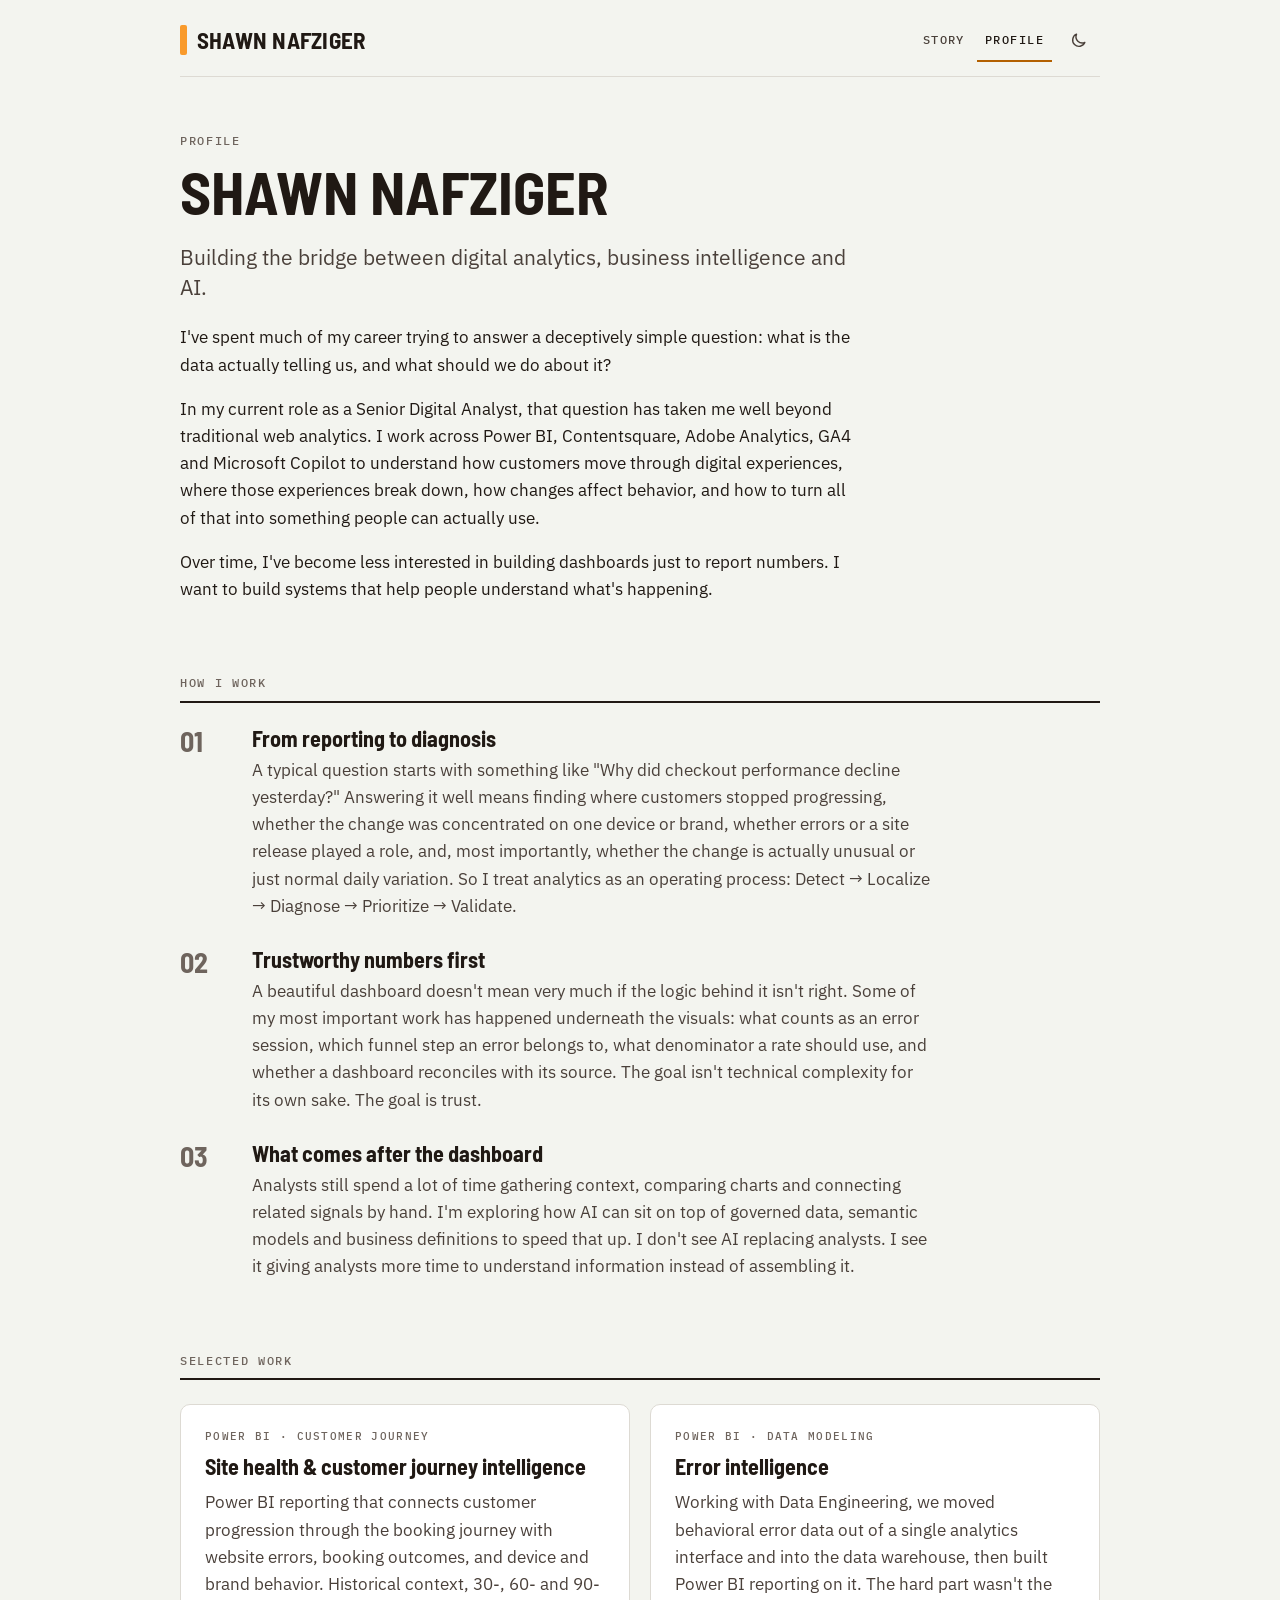
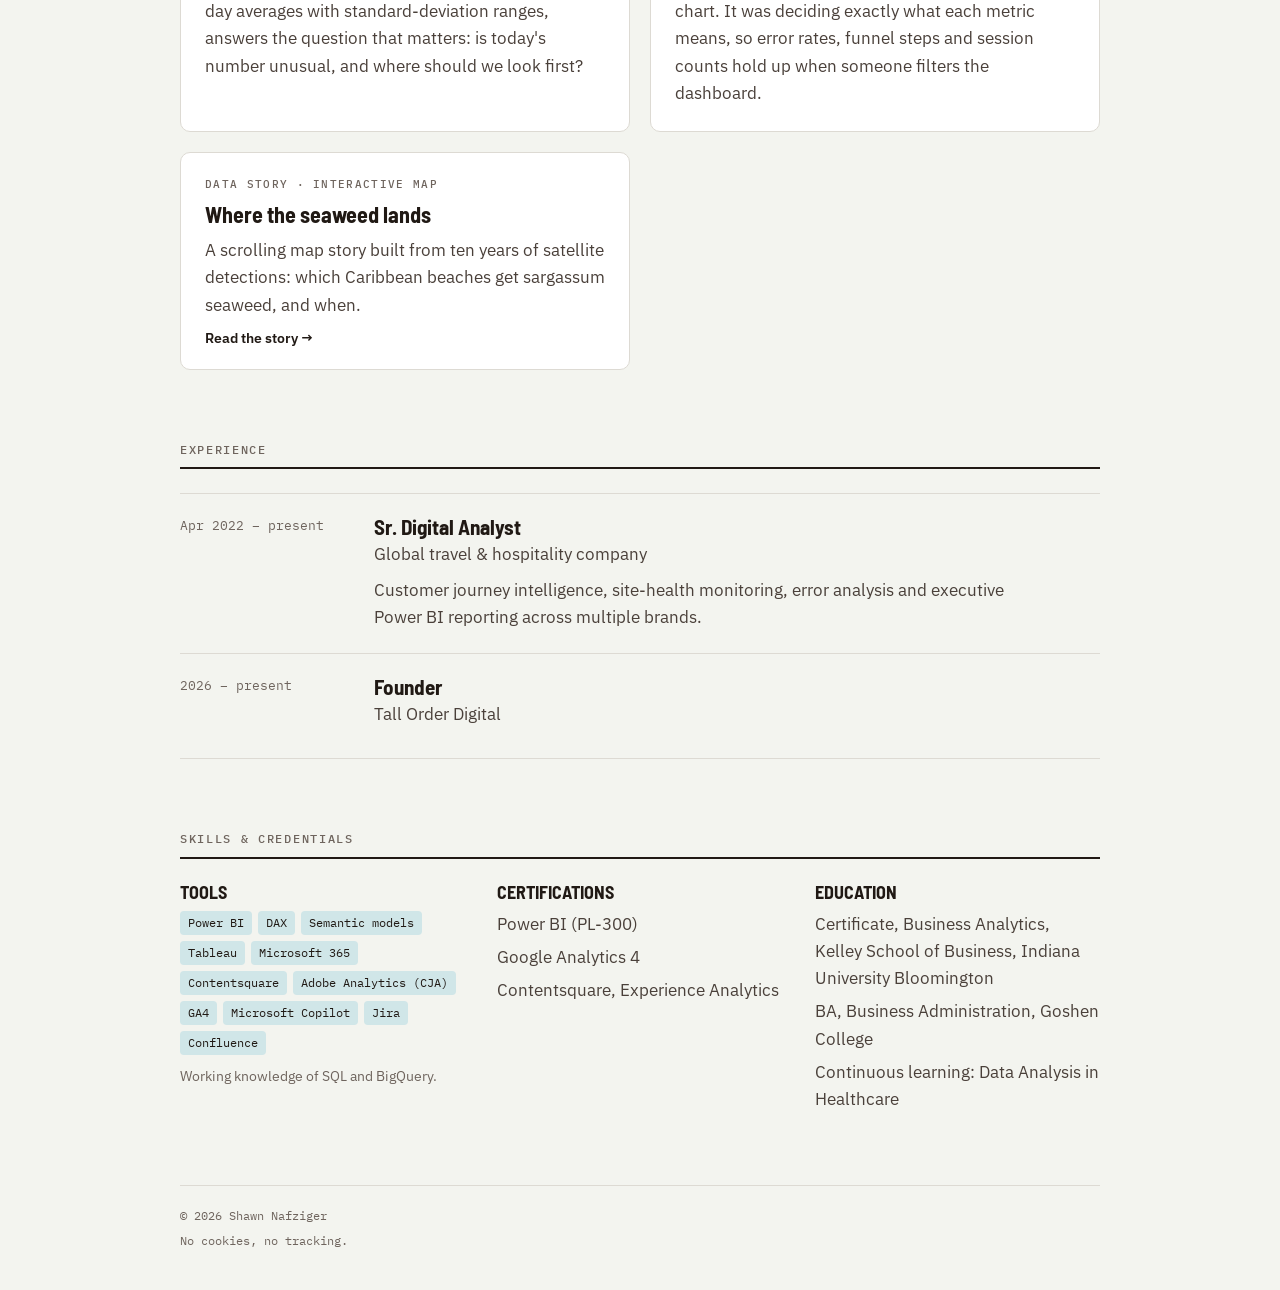
==== commit 056fa01c: "Profile: describe the current employer as a global travel & hospitality company Co-Authored-By: Clau" ====
--- a/profile/index.html
+++ b/profile/index.html
@@ -56,7 +56,7 @@
 <section>
   <div class="section-head"><p class="kicker">Experience</p></div>
   <div class="timeline">
-    <div class="role"><span class="when">Apr 2022 – present</span><div><h3>Sr. Digital Analyst</h3><p>Customer journey intelligence, site-health monitoring, error analysis and executive Power BI reporting across multiple brands.</p></div></div>
+    <div class="role"><span class="when">Apr 2022 – present</span><div><h3>Sr. Digital Analyst</h3><p class="org">Global travel &amp; hospitality company</p><p>Customer journey intelligence, site-health monitoring, error analysis and executive Power BI reporting across multiple brands.</p></div></div>
     <div class="role"><span class="when">2026 – present</span><div><h3>Founder</h3><p class="org">Tall Order Digital</p></div></div>
   </div>
 </section>
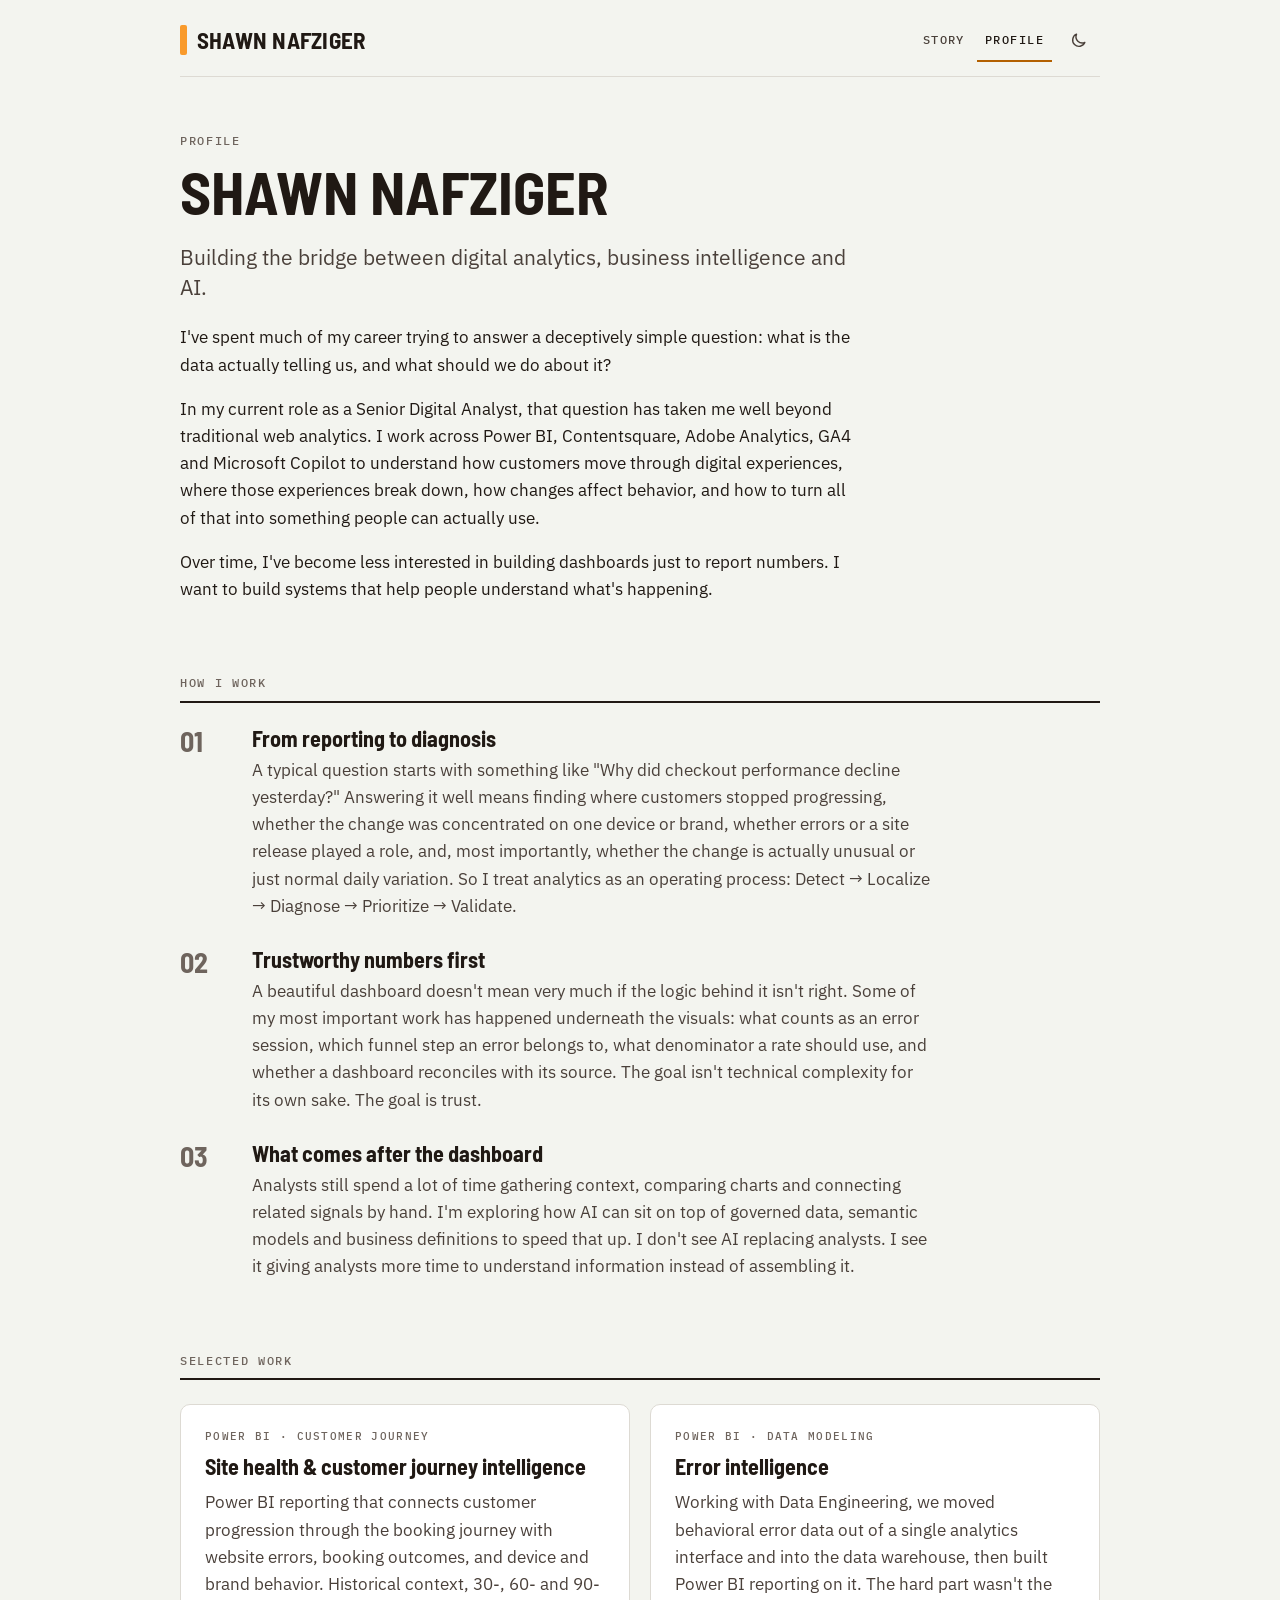
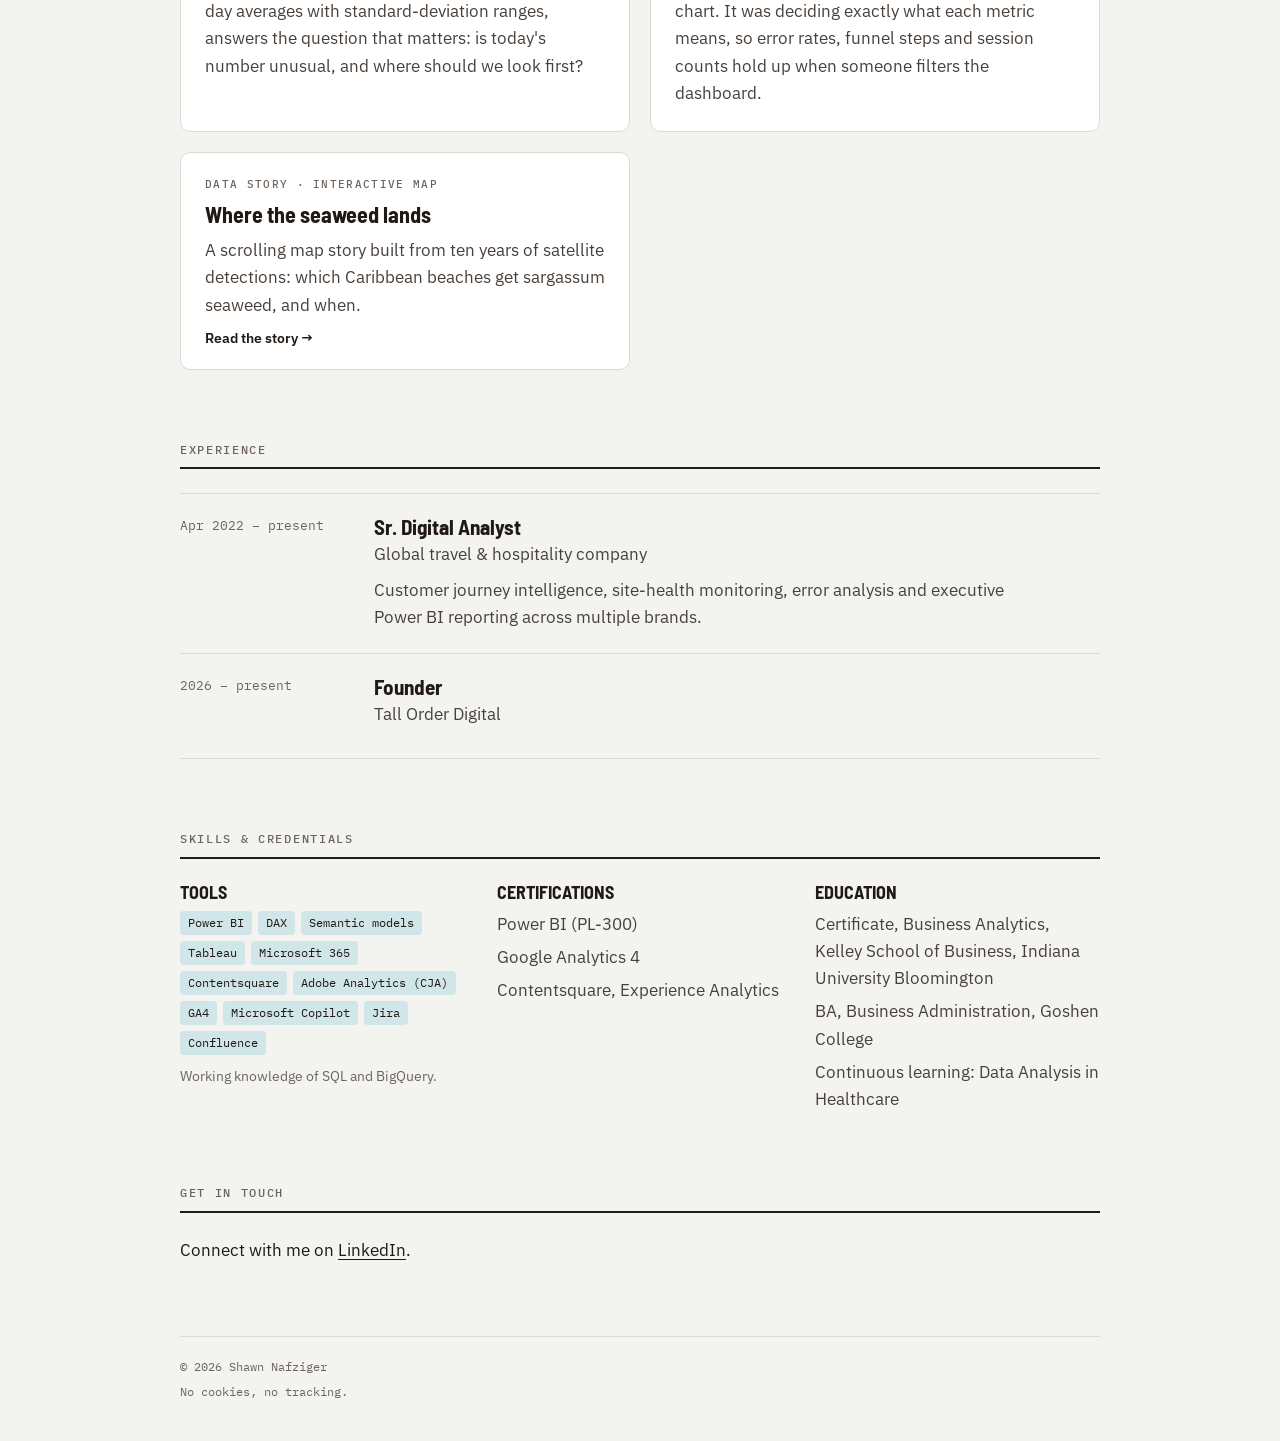
==== commit 7b968176: "Get in touch: LinkedIn on the home and profile pages Co-Authored-By: Claude Opus 5.5 <noreply@anthro" ====
--- a/profile/index.html
+++ b/profile/index.html
@@ -69,6 +69,11 @@
     <div><h3>Education</h3><ul class="plain"><li>Certificate, Business Analytics, Kelley School of Business, Indiana University Bloomington</li><li>BA, Business Administration, Goshen College</li><li>Continuous learning: Data Analysis in Healthcare</li></ul></div>
   </div>
 </section>
+
+<section id="contact">
+  <div class="section-head"><p class="kicker">Get in touch</p></div>
+  <div class="prose"><p>Connect with me on <a href="https://www.linkedin.com/in/shawnnafziger/" rel="me">LinkedIn</a>.</p></div>
+</section>
 </main>
 <footer class="site-foot wrap">
   
